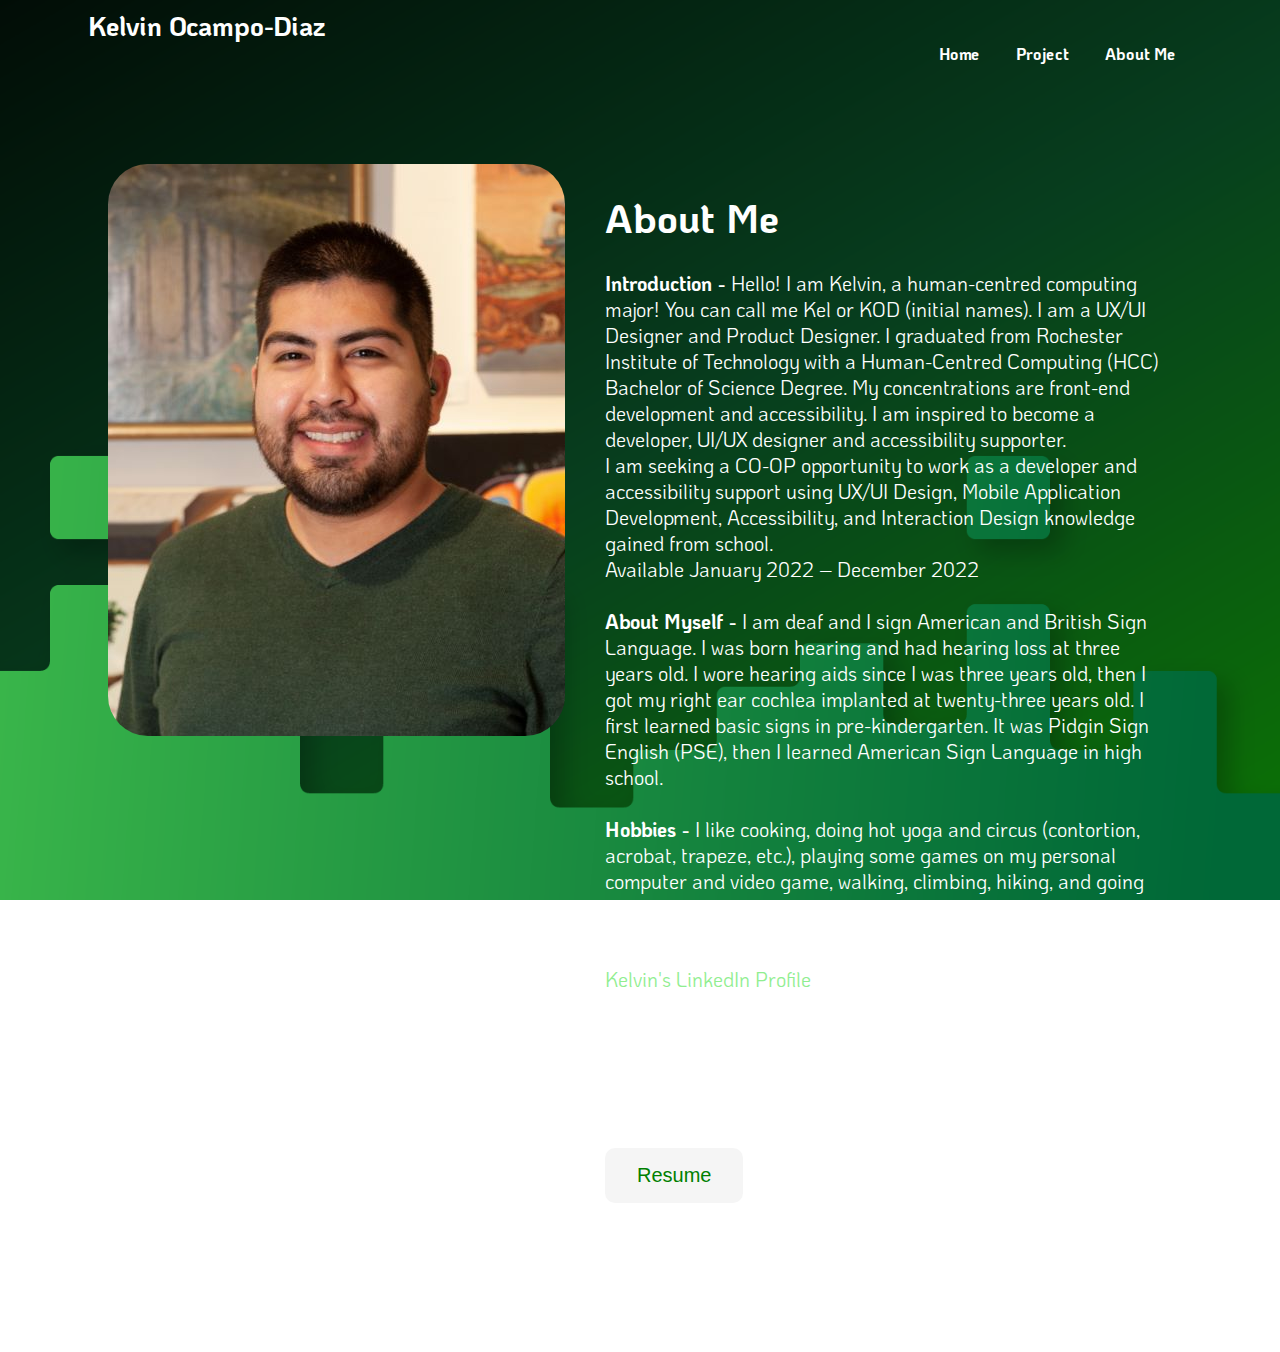
==== about.html @ a81a1ec1 "updating1" ====
<!DOCTYPE html>
<html lang="en">
	<head>
		<title>Kelvin's Portfolio</title>
		<link href="style.css" rel="stylesheet">
		<meta charset="UTF-8" />
		<meta name="viewport" content="width=device-width, initial-scale=1">
		<style>
		</style>
	</head>
	<body>
		<nav>
			<div id="kelvin">Kelvin Ocampo-Diaz</div>
			<a href="/"><b>Home</b></a>
			<a href="project.html"><b>Project</b></a>
			<a href=""><b>About Me</b></a>
		</nav>
		<main>
			<div class="grid-container">

				<div class="item1"><img src="image/KD.jpg" alt="Kelvin" style="border-radius: 30pt; "></div>
				<div class="item2"><p>
				<h1>About Me</h1>
				
				<p>
				<b>Introduction -</b>
				Hello! I am Kelvin, a human-centred computing major! You can call me Kel or KOD (initial names).
				I am a UX/UI Designer and Product Designer.
				I graduated from Rochester Institute of Technology with a Human-Centred Computing (HCC) Bachelor of Science Degree.
				My concentrations are front-end development and accessibility.
				I am inspired to become a developer, UI/UX designer and accessibility supporter. 
				<br>
				I am seeking a CO-OP opportunity to work as a developer and accessibility 
				support using UX/UI Design, Mobile Application Development, 
				Accessibility, and Interaction Design knowledge gained from school.
				<br>Available January 2022 – December 2022

				<br>
				<br>

				<b>About Myself -</b>
				I am deaf and I sign American and British Sign Language. I was born hearing and had hearing loss at three years old.
				I wore hearing aids since I was three years old, then I got my right ear cochlea implanted at twenty-three years old.
				I first learned basic signs in pre-kindergarten. It was Pidgin Sign English (PSE), then I learned American Sign Language in high school.

				<br>
				<br>
				<b>Hobbies -</b>
				I like cooking, doing hot yoga and circus (contortion, acrobat, trapeze, etc.), playing some games on my personal computer
				and video game, walking, climbing, hiking, and going out with friends. I am always up for something new.
				</p>

				<b>Contacts</b><br>
				<a href="https://www.linkedin.com/in/kelvinocampodiaz/">Kelvin's LinkedIn Profile</a><br>
				Personal Email: Kelviin.Ocampo@gmail.com<br>
				School Email: Kjo4622@rit.edu<br>
				Phone: +1(984) 244-9356<br>
				VP Phone: +1(919) 246-8627<br>
				<br>
				<br>
				<a href="media/kelvinocampodiaz_resume.pdf"><button id="resume">Resume</button></a>

			</p>
			</div>
		</div>
		</main>
		<footer>
			&copy; 2022 Kelvin Ocampo-Diaz
		</footer>
	</body>
</html>
---- style.css ----
@import url('https://fonts.googleapis.com/css2?family=KoHo&display=swap');
* {
	box-sizing: border-box;
	border-radius: 0.5em;
}
#kelvin {
	text-align: left;
	font-size: 20pt;
	font-family: 'KoHo', sans-serif;
	font-weight: 700;
}
#back {
	font-size: 20pt;
}
#figure1 {
	text-align: center;
}

/*****************************NAV******************************/
nav{
	text-align: right;
	margin-right: 5em;
	margin-left: 5em;
}
nav a {
	padding: 1em;
} 
nav a:link { color: white;}
nav a:visited { color: white; }
nav a:hover { color: lightgreen; transition: 2s;}
a:link {text-decoration: none; color: lightgreen;}
#resume {
	background-color: rgb(245, 245, 245);
	border: none;
	color: green;
	padding: 16px 32px;
	text-align: center;
	font-size: 20px;
}  
#resume:hover{ 
	background-color: green;
	color: white;
	transition: 1s;
}
.btn {
	background-color: rgb(235, 235, 235);
	border: none;
	color: green;
	padding: 10px 32px;
	text-align: center;
	font-size: 20px;
	margin: 4px 20px;
  }

/*****************************BODY******************************/
body {
	background-image: url('pictures/background.png');
	background-repeat: no-repeat;
	background-attachment: fixed;
	background-size: cover;
	font-family: 'KoHo', sans-serif;
	color:white;
}
@keyframes fadeInAnimation {
	0% {
		opacity: 0;
	}
	100% {
		opacity: 1;
	}
}
/*****************************MAIN******************************/
main {
	font-size: 15pt;
	padding: 60px;
	margin-top: 40px;
	margin-left: 40px;
	margin-right: 40px;
	animation: fadeInAnimation ease 3s;
	animation-iteration-count: 1;
	animation-fill-mode: forwards;
}
main a:visited {color: lightgrey;}
main a:hover {color: green; transition: 2s;}

main img {
	display: block;
	margin-left: auto;
	margin-right: auto;
}
/*****************************FOOTER******************************/
footer {
	margin-top: 40px;
	margin-left: 40px;
	margin-right: 40px;
}
/*****************************DIV******************************/
.item1 { grid-area: pic;}
.item2 { grid-area: blog; }
.grid-container {
	display: grid;
	grid-template-areas: ' pic pic pic blog ';
	grid-gap: 2em;
  }
  
.grid-container2 {
	display: grid;
	grid-template-columns: auto auto auto;
	padding: 5pt;
}

.img1 {
	display: flex;
}
#zoom {
	transition: transform 2s;
	height: 100%;
	width: 100%;
	background-size: 10%;
  }
#zoom:hover {
	transform: scale(1.05); 
  }

/*
* TABLET
*/
@media only screen and (max-width: 1200px) {

}
/*
* MOBILE
*/
@media only screen and (max-width: 600px) {
	#kelvin {
		font-size: 10pt;
		font-family: 'KoHo', sans-serif;
		font-weight: 700;
	}
	nav{
		margin-right: auto;
	}
	nav a {
		padding: 1em;
	} 
	main {
		font-size: 12pt;
		padding: 20px;
		margin-left: auto;
		margin-right: auto;
		animation: fadeInAnimation ease 3s;
		animation-iteration-count: 1;
		animation-fill-mode: forwards;
	}
	main a {
		font-size: 12pt;
		padding: 20px;
		margin-left: auto;
		margin-right: auto;
		animation: fadeInAnimation ease 3s;
		animation-iteration-count: 1;
		animation-fill-mode: forwards;
	}
	main img {
		height: 50%;
	}
	.grid-container {
		display: grid;
		grid-template-areas: 'pic'' blog';
		grid-gap: 10pt;
	  }
	  
	.grid-container2 {
		display: grid;
		grid-template-columns: auto auto auto;
		padding: 5pt;
	}

	#image_mobile {
		transition: transform 2s;
		height: 100%;
		width: 100%;
	  }

	footer {
		font-size: 10pt;
		margin-left: auto;
		margin-right: auto;
	}

}
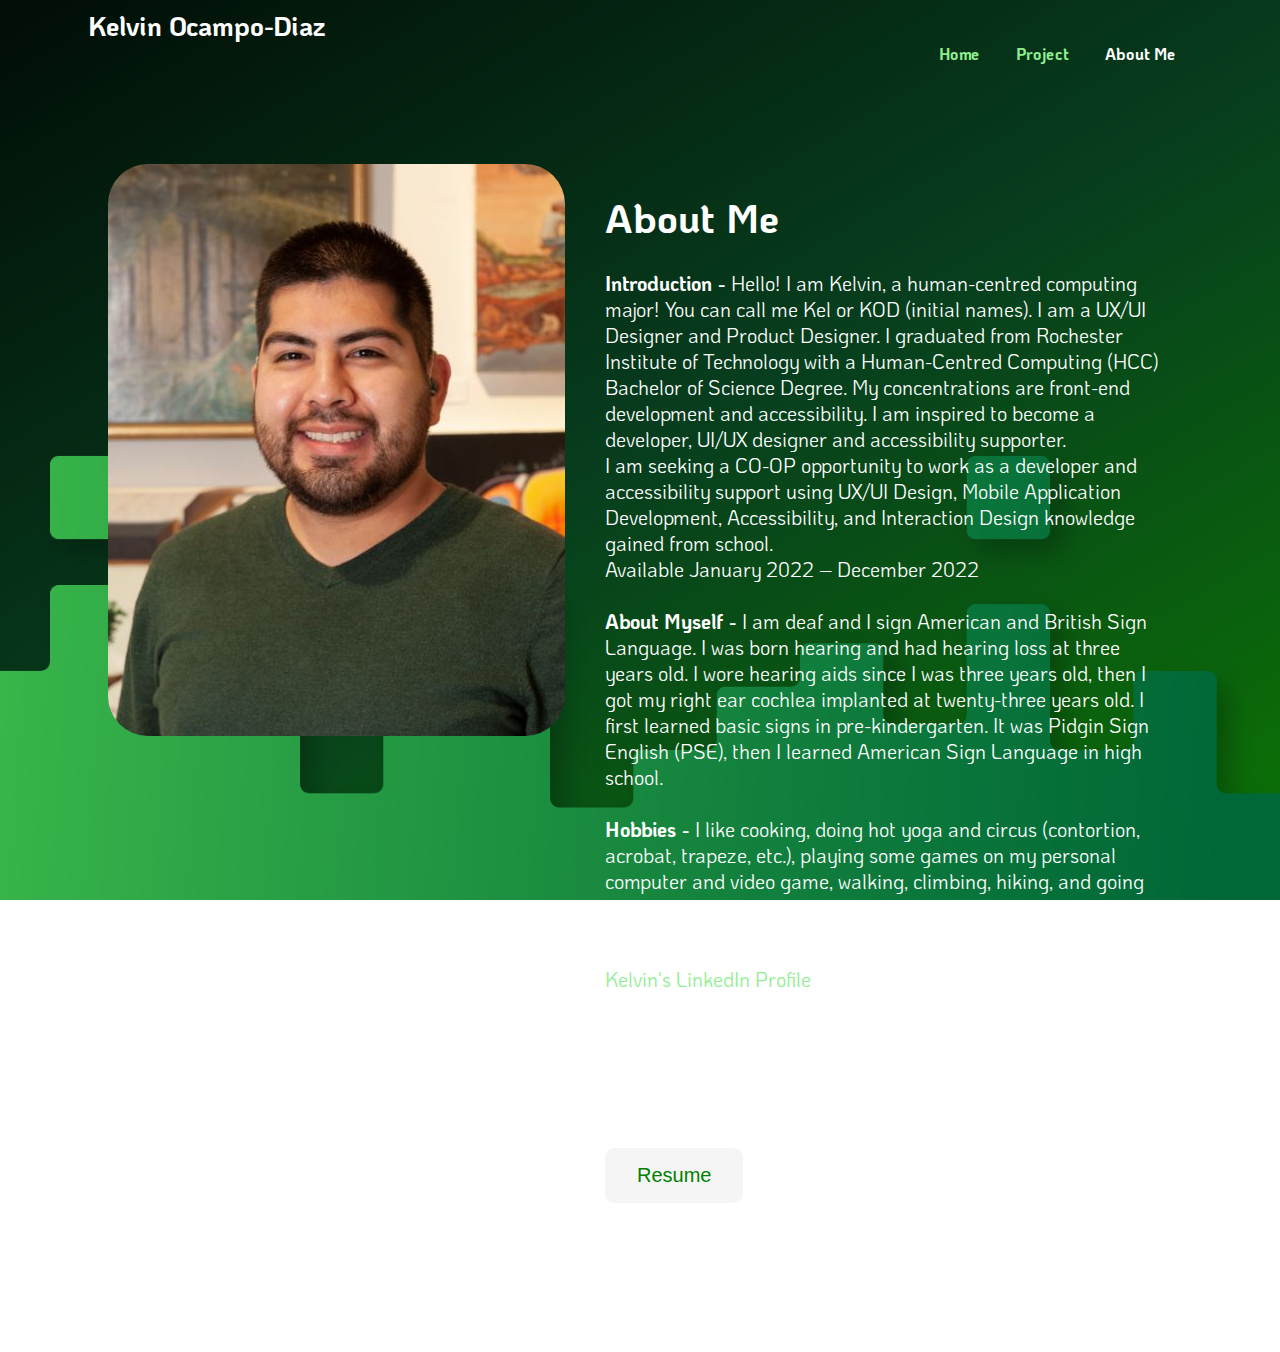
==== commit ecfc3a3c: "update2" ====
--- a/about.html
+++ b/about.html
@@ -2,6 +2,7 @@
 <html lang="en">
 	<head>
 		<title>Kelvin's Portfolio</title>
+		<link rel="icon" type="image/x-icon" href="/image/greenstar.png"> <!--Favicon-->
 		<link href="style.css" rel="stylesheet">
 		<meta charset="UTF-8" />
 		<meta name="viewport" content="width=device-width, initial-scale=1">
--- a/style.css
+++ b/style.css
@@ -16,6 +16,9 @@
 	text-align: center;
 }
 
+a:link {
+	text-decoration: none;
+}
 /*****************************NAV******************************/
 nav{
 	text-align: right;
@@ -25,10 +28,25 @@
 nav a {
 	padding: 1em;
 } 
-nav a:link { color: white;}
-nav a:visited { color: white; }
-nav a:hover { color: lightgreen; transition: 2s;}
-a:link {text-decoration: none; color: lightgreen;}
+nav a:link {
+	color: lightgreen;
+	background-color: transparent;
+}
+nav a:visited {
+	color: white;
+	background-color: transparent;
+}
+nav a:hover {
+	color: grey;
+	background-color: transparent;
+	transition: 0.5s
+}
+nav a:active {
+	color: greenyellow;
+	background-color: transparent;
+}
+
+
 #resume {
 	background-color: rgb(245, 245, 245);
 	border: none;
@@ -41,6 +59,7 @@
 	background-color: green;
 	color: white;
 	transition: 1s;
+	cursor: pointer;
 }
 .btn {
 	background-color: rgb(235, 235, 235);
@@ -80,8 +99,24 @@
 	animation-iteration-count: 1;
 	animation-fill-mode: forwards;
 }
-main a:visited {color: lightgrey;}
-main a:hover {color: green; transition: 2s;}
+
+main a:link {
+	color: lightgreen;
+	background-color: transparent;
+}
+main a:visited {
+	color: white;
+	background-color: transparent;
+}
+main a:hover {
+	color: grey;
+	background-color: transparent;
+	transition: 0.5s
+}
+main a:active {
+	color: greenyellow;
+	background-color: transparent;
+}
 
 main img {
 	display: block;
@@ -125,13 +160,13 @@
 /*
 * TABLET
 */
-@media only screen and (max-width: 1200px) {
-
-}
+/* @media only screen and (max-width: 1200px) {
+
+} */
 /*
 * MOBILE
 */
-@media only screen and (max-width: 600px) {
+/* @media only screen and (max-width: 600px) {
 	#kelvin {
 		font-size: 10pt;
 		font-family: 'KoHo', sans-serif;
@@ -188,4 +223,4 @@
 		margin-right: auto;
 	}
 
-}+} */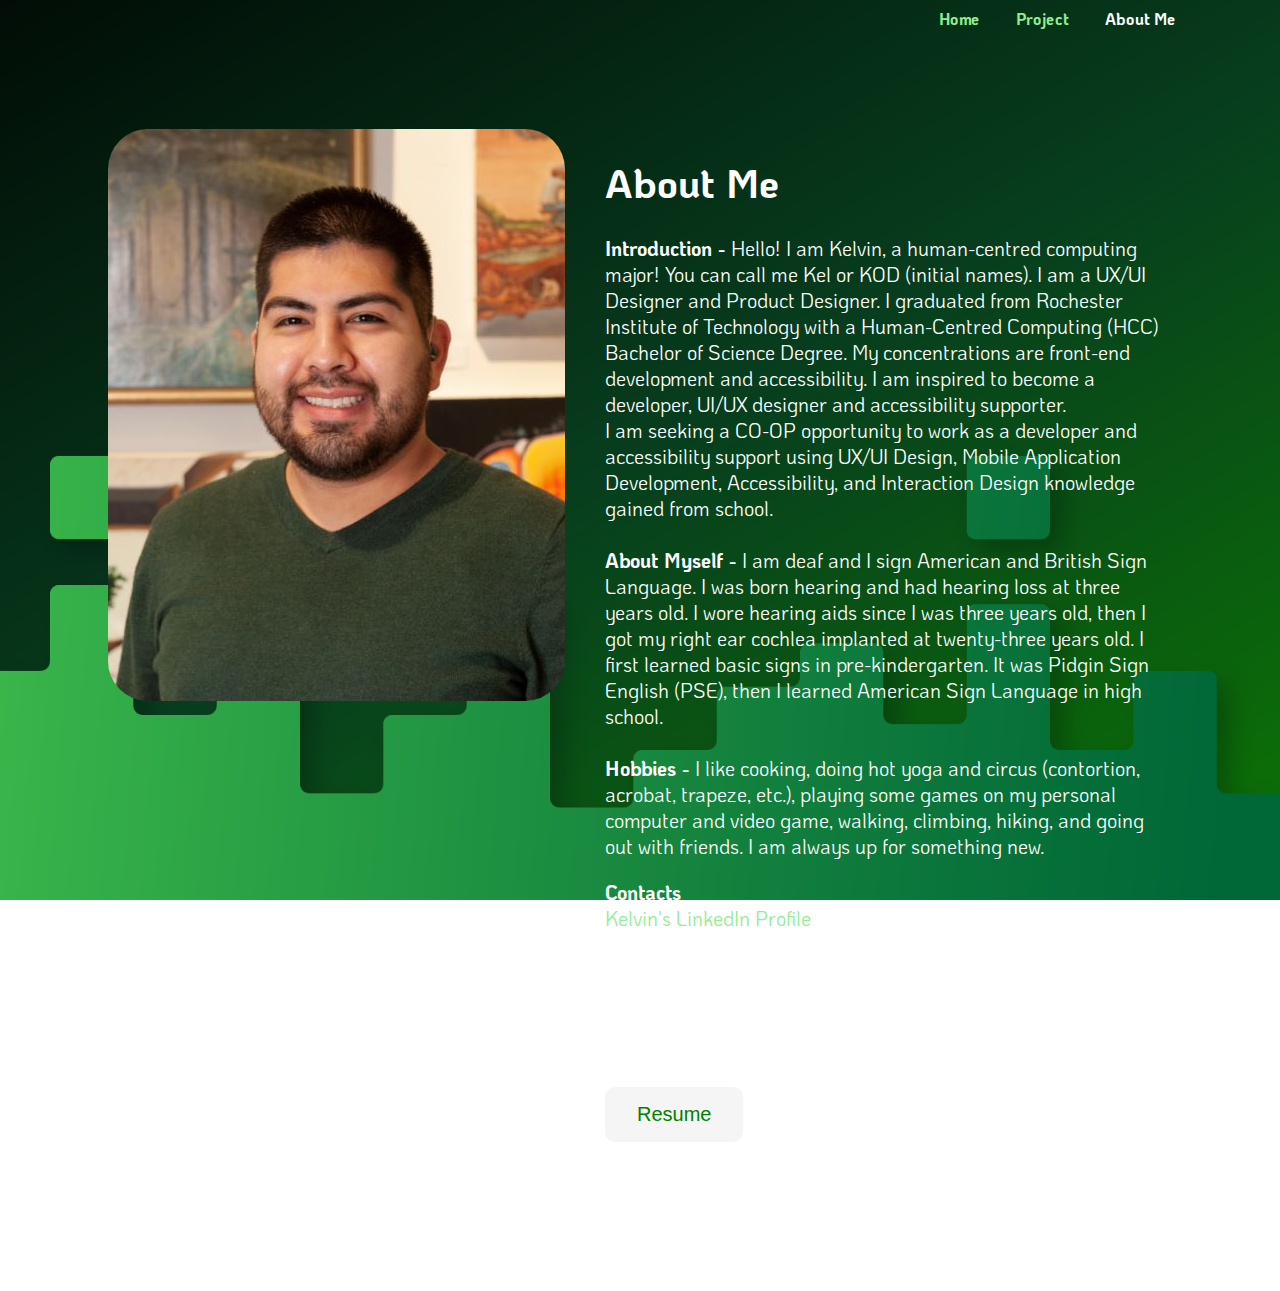
==== commit 6944bdff: "Update1" ====
--- a/about.html
+++ b/about.html
@@ -11,7 +11,6 @@
 	</head>
 	<body>
 		<nav>
-			<div id="kelvin">Kelvin Ocampo-Diaz</div>
 			<a href="/"><b>Home</b></a>
 			<a href="project.html"><b>Project</b></a>
 			<a href=""><b>About Me</b></a>
@@ -34,7 +33,6 @@
 				I am seeking a CO-OP opportunity to work as a developer and accessibility 
 				support using UX/UI Design, Mobile Application Development, 
 				Accessibility, and Interaction Design knowledge gained from school.
-				<br>Available January 2022 – December 2022
 
 				<br>
 				<br>
@@ -55,7 +53,7 @@
 				<a href="https://www.linkedin.com/in/kelvinocampodiaz/">Kelvin's LinkedIn Profile</a><br>
 				Personal Email: Kelviin.Ocampo@gmail.com<br>
 				School Email: Kjo4622@rit.edu<br>
-				Phone: +1(984) 244-9356<br>
+				Phone: +1(919) 201-4761<br>
 				VP Phone: +1(919) 246-8627<br>
 				<br>
 				<br>
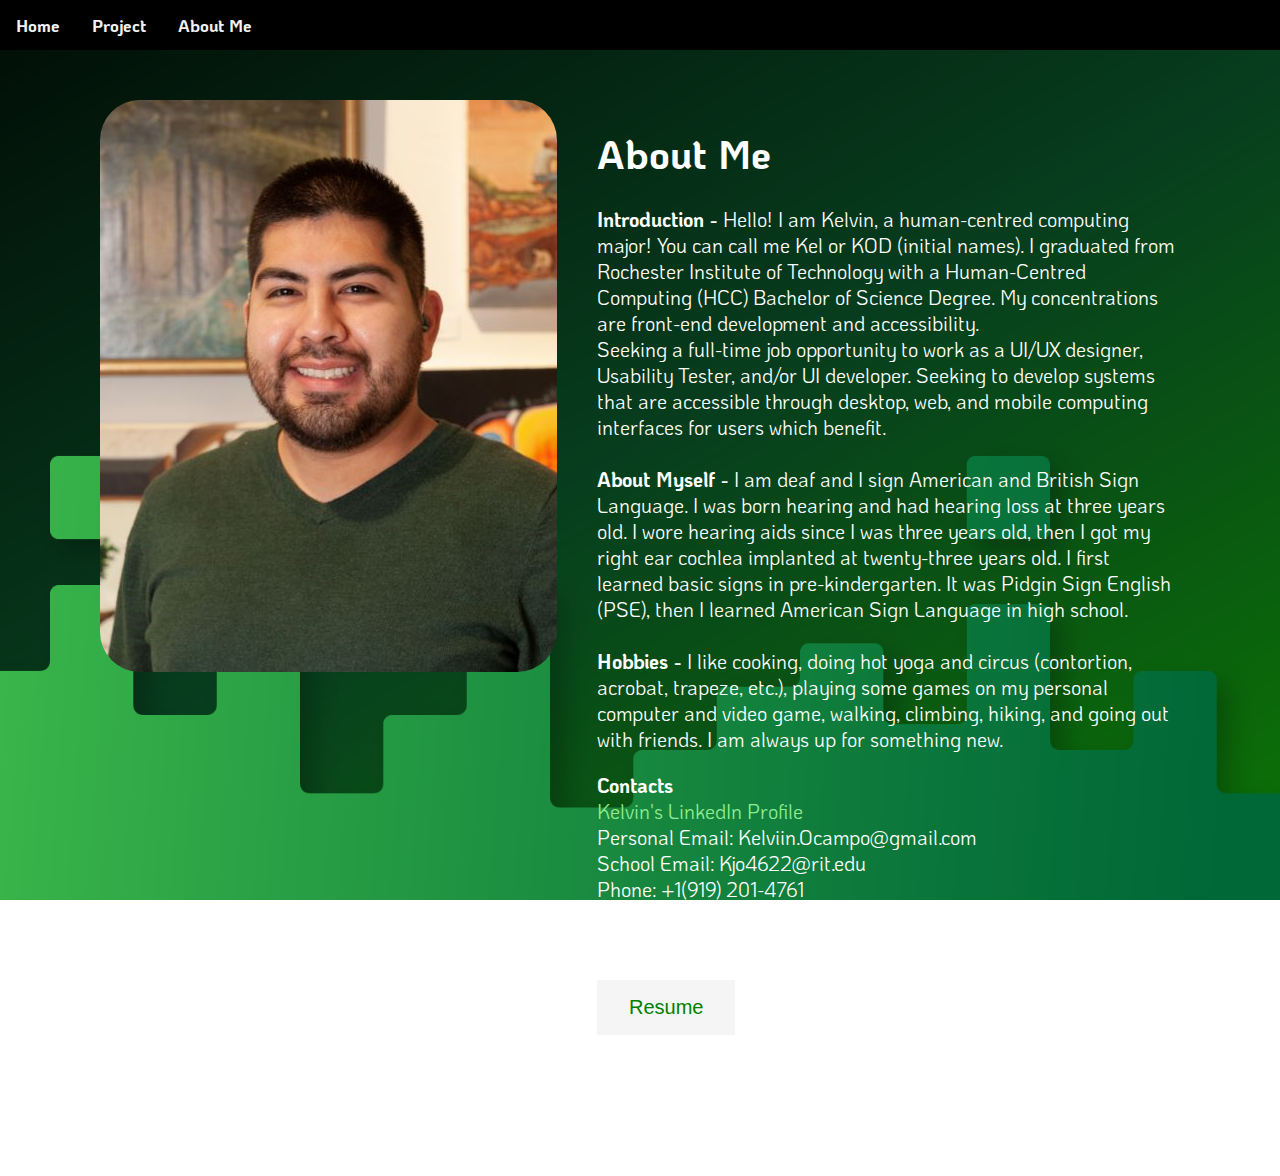
==== commit 5e0e0009: "update" ====
--- a/about.html
+++ b/about.html
@@ -10,11 +10,11 @@
 		</style>
 	</head>
 	<body>
-		<nav>
-			<a href="/"><b>Home</b></a>
+		<div class="navbar">
+			<a href=""><b>Home</b></a>
 			<a href="project.html"><b>Project</b></a>
-			<a href=""><b>About Me</b></a>
-		</nav>
+			<a href="about.html"><b>About Me</b></a>
+		</div>
 		<main>
 			<div class="grid-container">
 
@@ -25,18 +25,14 @@
 				<p>
 				<b>Introduction -</b>
 				Hello! I am Kelvin, a human-centred computing major! You can call me Kel or KOD (initial names).
-				I am a UX/UI Designer and Product Designer.
 				I graduated from Rochester Institute of Technology with a Human-Centred Computing (HCC) Bachelor of Science Degree.
 				My concentrations are front-end development and accessibility.
-				I am inspired to become a developer, UI/UX designer and accessibility supporter. 
 				<br>
-				I am seeking a CO-OP opportunity to work as a developer and accessibility 
-				support using UX/UI Design, Mobile Application Development, 
-				Accessibility, and Interaction Design knowledge gained from school.
-
+				Seeking a full-time job opportunity to work as a UI/UX designer, Usability Tester, 
+				and/or UI developer. Seeking to develop systems that are accessible through desktop, 
+				web, and mobile computing interfaces for users which benefit.  
 				<br>
 				<br>
-
 				<b>About Myself -</b>
 				I am deaf and I sign American and British Sign Language. I was born hearing and had hearing loss at three years old.
 				I wore hearing aids since I was three years old, then I got my right ear cochlea implanted at twenty-three years old.
--- a/style.css
+++ b/style.css
@@ -1,7 +1,6 @@
 @import url('https://fonts.googleapis.com/css2?family=KoHo&display=swap');
 * {
-	box-sizing: border-box;
-	border-radius: 0.5em;
+
 }
 #kelvin {
 	text-align: left;
@@ -19,16 +18,26 @@
 a:link {
 	text-decoration: none;
 }
+header {
+
+}
 /*****************************NAV******************************/
-nav{
-	text-align: right;
-	margin-right: 5em;
-	margin-left: 5em;
-}
-nav a {
-	padding: 1em;
+.navbar{
+	overflow: hidden;
+	background-color: black;
+	position: fixed;
+	top: 0;
+	width: 100%;
+}
+.navbar a {
+	float: left;
+	color: #f2f2f2;
+	text-align: center;
+	padding: 14px 16px;
+	text-decoration: none;
+	font-size: 17px;
 } 
-nav a:link {
+/* nav a:link {
 	color: lightgreen;
 	background-color: transparent;
 }
@@ -44,7 +53,7 @@
 nav a:active {
 	color: greenyellow;
 	background-color: transparent;
-}
+} */
 
 
 #resume {
@@ -79,6 +88,7 @@
 	background-size: cover;
 	font-family: 'KoHo', sans-serif;
 	color:white;
+	margin: 0;
 }
 @keyframes fadeInAnimation {
 	0% {
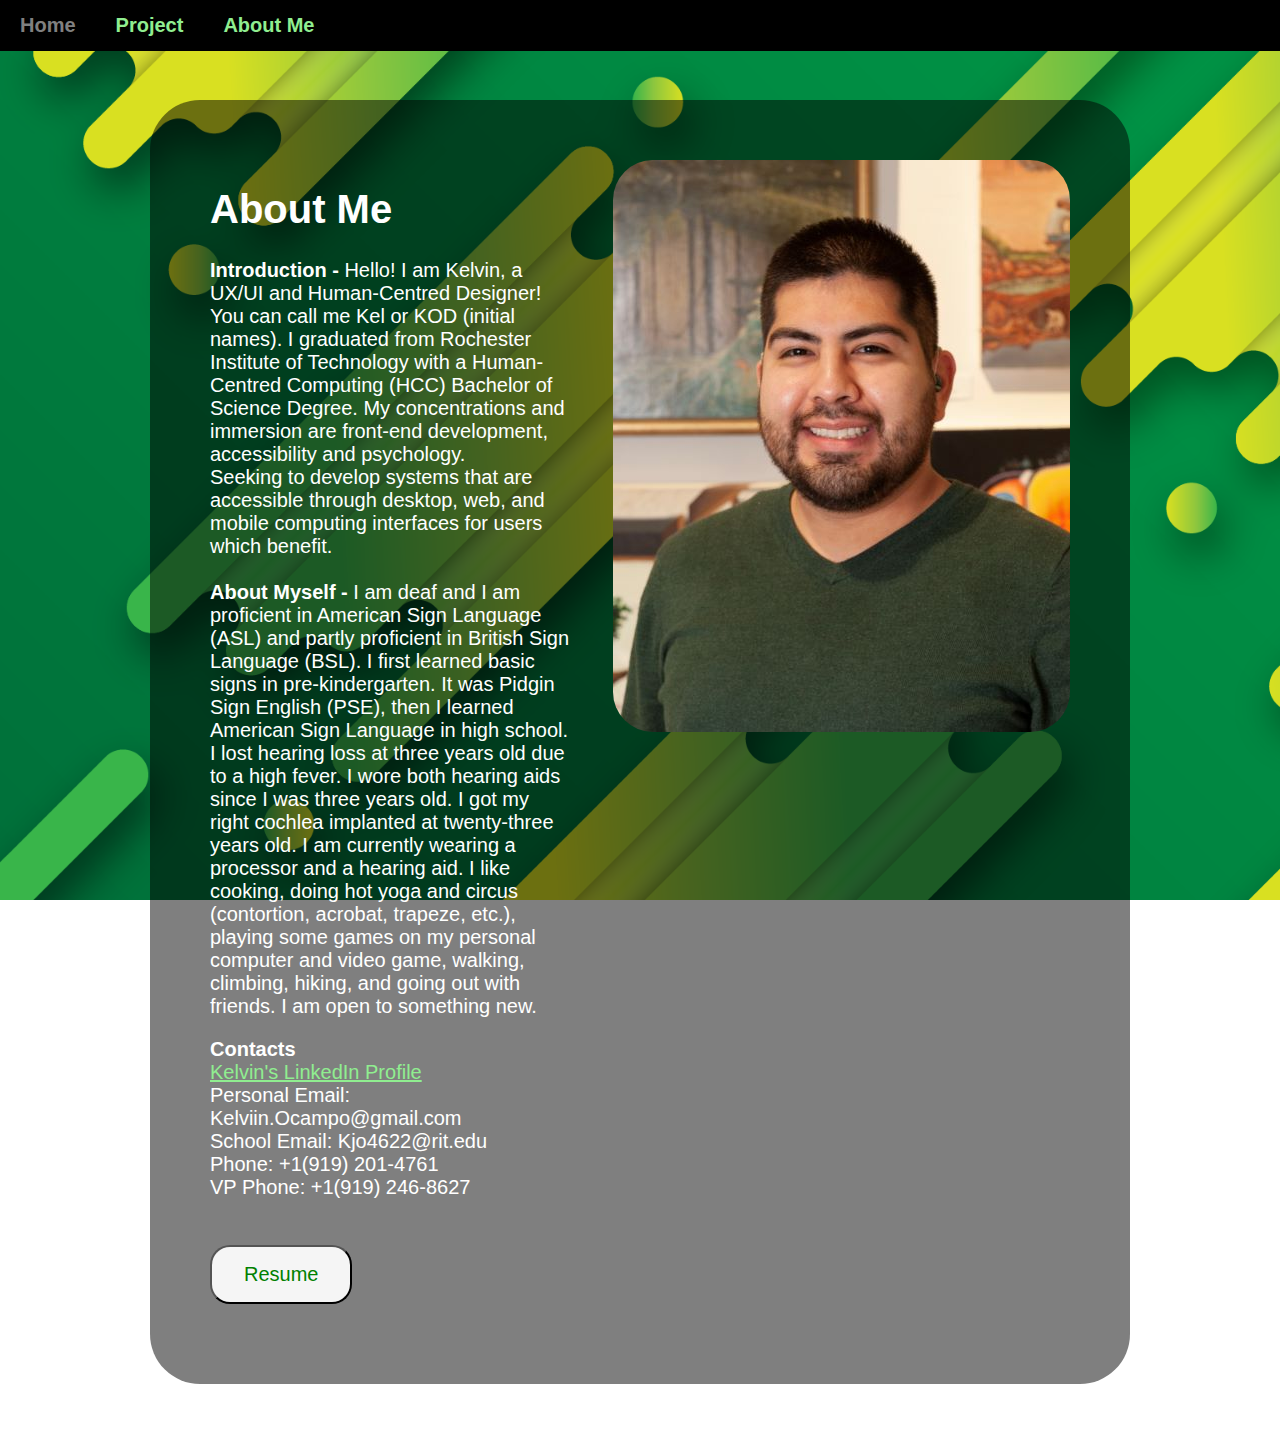
==== commit b26ef4de: "update" ====
--- a/about.html
+++ b/about.html
@@ -11,7 +11,7 @@
 	</head>
 	<body>
 		<div class="navbar">
-			<a href=""><b>Home</b></a>
+			<a href="/"><b>Home</b></a>
 			<a href="project.html"><b>Project</b></a>
 			<a href="about.html"><b>About Me</b></a>
 		</div>
@@ -24,25 +24,21 @@
 				
 				<p>
 				<b>Introduction -</b>
-				Hello! I am Kelvin, a human-centred computing major! You can call me Kel or KOD (initial names).
+				Hello! I am Kelvin, a UX/UI and Human-Centred Designer! You can call me Kel or KOD (initial names).
 				I graduated from Rochester Institute of Technology with a Human-Centred Computing (HCC) Bachelor of Science Degree.
-				My concentrations are front-end development and accessibility.
+				My concentrations and immersion are front-end development, accessibility and psychology.
 				<br>
-				Seeking a full-time job opportunity to work as a UI/UX designer, Usability Tester, 
-				and/or UI developer. Seeking to develop systems that are accessible through desktop, 
+				Seeking to develop systems that are accessible through desktop, 
 				web, and mobile computing interfaces for users which benefit.  
 				<br>
 				<br>
 				<b>About Myself -</b>
-				I am deaf and I sign American and British Sign Language. I was born hearing and had hearing loss at three years old.
-				I wore hearing aids since I was three years old, then I got my right ear cochlea implanted at twenty-three years old.
-				I first learned basic signs in pre-kindergarten. It was Pidgin Sign English (PSE), then I learned American Sign Language in high school.
-
-				<br>
-				<br>
-				<b>Hobbies -</b>
+				I am deaf and I am proficient in American Sign Language (ASL) and partly proficient in British Sign Language (BSL).
+				I first learned basic signs in pre-kindergarten. It was Pidgin Sign English (PSE), then I learned American Sign Language in high school. 
+				I lost hearing loss at three years old due to a high fever. I wore both hearing aids since I was three years old. 
+				I got my right cochlea implanted at twenty-three years old. I am currently wearing a processor and a hearing aid.
 				I like cooking, doing hot yoga and circus (contortion, acrobat, trapeze, etc.), playing some games on my personal computer
-				and video game, walking, climbing, hiking, and going out with friends. I am always up for something new.
+				and video game, walking, climbing, hiking, and going out with friends. I am open to something new.
 				</p>
 
 				<b>Contacts</b><br>
--- a/style.css
+++ b/style.css
@@ -1,11 +1,11 @@
-@import url('https://fonts.googleapis.com/css2?family=KoHo&display=swap');
+@import url('https://fonts.googleapis.com/css2?family=Nunito:wght@200&display=swap');
 * {
 
 }
 #kelvin {
 	text-align: left;
 	font-size: 20pt;
-	font-family: 'KoHo', sans-serif;
+	font-family: 'Nunito', sans-serif;
 	font-weight: 700;
 }
 #back {
@@ -13,14 +13,9 @@
 }
 #figure1 {
 	text-align: center;
-}
-
-a:link {
-	text-decoration: none;
-}
-header {
-
-}
+	font-size: 20pt;
+}
+
 /*****************************NAV******************************/
 .navbar{
 	overflow: hidden;
@@ -33,36 +28,42 @@
 	float: left;
 	color: #f2f2f2;
 	text-align: center;
-	padding: 14px 16px;
+	padding-top: 14px;
+	padding-bottom: 14px;
+	padding-right: 20px;
+	padding-left: 20px;
 	text-decoration: none;
-	font-size: 17px;
+	font-size: 15pt;
 } 
-/* nav a:link {
+.navbar a:link {
 	color: lightgreen;
 	background-color: transparent;
 }
-nav a:visited {
+.navbar a:visited {
 	color: white;
 	background-color: transparent;
 }
-nav a:hover {
+.navbar a:hover {
 	color: grey;
 	background-color: transparent;
 	transition: 0.5s
 }
-nav a:active {
+.navbar a:active {
 	color: greenyellow;
 	background-color: transparent;
-} */
-
+}
+#imagedesktop {
+	width: 70%;
+
+}
 
 #resume {
 	background-color: rgb(245, 245, 245);
-	border: none;
+	border-radius: 20px;
 	color: green;
 	padding: 16px 32px;
 	text-align: center;
-	font-size: 20px;
+	font-size: 15pt;
 }  
 #resume:hover{ 
 	background-color: green;
@@ -76,13 +77,12 @@
 	color: green;
 	padding: 10px 32px;
 	text-align: center;
-	font-size: 20px;
 	margin: 4px 20px;
   }
 
 /*****************************BODY******************************/
 body {
-	background-image: url('pictures/background.png');
+	background-image: url('pictures/greenbackground.png');
 	background-repeat: no-repeat;
 	background-attachment: fixed;
 	background-size: cover;
@@ -90,24 +90,28 @@
 	color:white;
 	margin: 0;
 }
-@keyframes fadeInAnimation {
+/* @keyframes fadeInAnimation {
 	0% {
 		opacity: 0;
 	}
 	100% {
 		opacity: 1;
 	}
-}
+} */
+
 /*****************************MAIN******************************/
 main {
 	font-size: 15pt;
 	padding: 60px;
-	margin-top: 40px;
-	margin-left: 40px;
-	margin-right: 40px;
+	margin-top: 100px;
+	margin-left: 150px;
+	margin-right: 150px;
 	animation: fadeInAnimation ease 3s;
 	animation-iteration-count: 1;
 	animation-fill-mode: forwards;
+	background: rgba(0, 0, 0, 0.5);
+	border-radius: 50px;
+
 }
 
 main a:link {
@@ -135,6 +139,7 @@
 }
 /*****************************FOOTER******************************/
 footer {
+	text-align: right;
 	margin-top: 40px;
 	margin-left: 40px;
 	margin-right: 40px;
@@ -142,9 +147,10 @@
 /*****************************DIV******************************/
 .item1 { grid-area: pic;}
 .item2 { grid-area: blog; }
+
 .grid-container {
 	display: grid;
-	grid-template-areas: ' pic pic pic blog ';
+	grid-template-areas: ' blog blog blog pic ';
 	grid-gap: 2em;
   }
   
@@ -152,85 +158,82 @@
 	display: grid;
 	grid-template-columns: auto auto auto;
 	padding: 5pt;
+	
 }
 
 .img1 {
 	display: flex;
+
 }
 #zoom {
 	transition: transform 2s;
 	height: 100%;
 	width: 100%;
-	background-size: 10%;
   }
 #zoom:hover {
 	transform: scale(1.05); 
   }
 
-/*
+/* 
 * TABLET
 */
-/* @media only screen and (max-width: 1200px) {
-
-} */
+@media only screen and (max-width: 1200px) {
+	main {
+		margin-left: 20px;
+		margin-right: 20px;
+	  }
+	  #imagedesktop {
+		display: inline;
+		text-align: center;
+		width: 100%;
+
+	}
+
+
+}
+
 /*
 * MOBILE
 */
-/* @media only screen and (max-width: 600px) {
-	#kelvin {
-		font-size: 10pt;
-		font-family: 'KoHo', sans-serif;
-		font-weight: 700;
-	}
-	nav{
-		margin-right: auto;
-	}
-	nav a {
-		padding: 1em;
-	} 
+@media only screen and (max-width: 600px) {
+	
 	main {
+		width: 60%;
 		font-size: 12pt;
-		padding: 20px;
-		margin-left: auto;
-		margin-right: auto;
-		animation: fadeInAnimation ease 3s;
-		animation-iteration-count: 1;
-		animation-fill-mode: forwards;
-	}
-	main a {
+	  }
+
+	.item1 {display: none;}
+
+
+	#resume {
+		background-color: rgb(245, 245, 245);
+		border-radius: 10px;
+		color: green;
+		padding: 10px 25px;
+		text-align: center;
 		font-size: 12pt;
-		padding: 20px;
-		margin-left: auto;
-		margin-right: auto;
-		animation: fadeInAnimation ease 3s;
-		animation-iteration-count: 1;
-		animation-fill-mode: forwards;
-	}
-	main img {
-		height: 50%;
-	}
-	.grid-container {
-		display: grid;
-		grid-template-areas: 'pic'' blog';
-		grid-gap: 10pt;
+	}  
+	#resume:hover{ 
+		background-color: green;
+		color: white;
+		transition: 1s;
+		cursor: pointer;
+	}
+	.btn {
+		background-color: rgb(235, 235, 235);
+		border: none;
+		color: green;
+		padding: 10px 32px;
+		text-align: center;
+		margin: 4px 20px;
 	  }
-	  
-	.grid-container2 {
-		display: grid;
-		grid-template-columns: auto auto auto;
-		padding: 5pt;
-	}
-
-	#image_mobile {
-		transition: transform 2s;
-		height: 100%;
+	  #imagedesktop {
+		display: inline;
+		text-align: center;
 		width: 100%;
-	  }
-
-	footer {
-		font-size: 10pt;
-		margin-left: auto;
-		margin-right: auto;
-	}
-
-} */+
+	}
+
+
+}
+
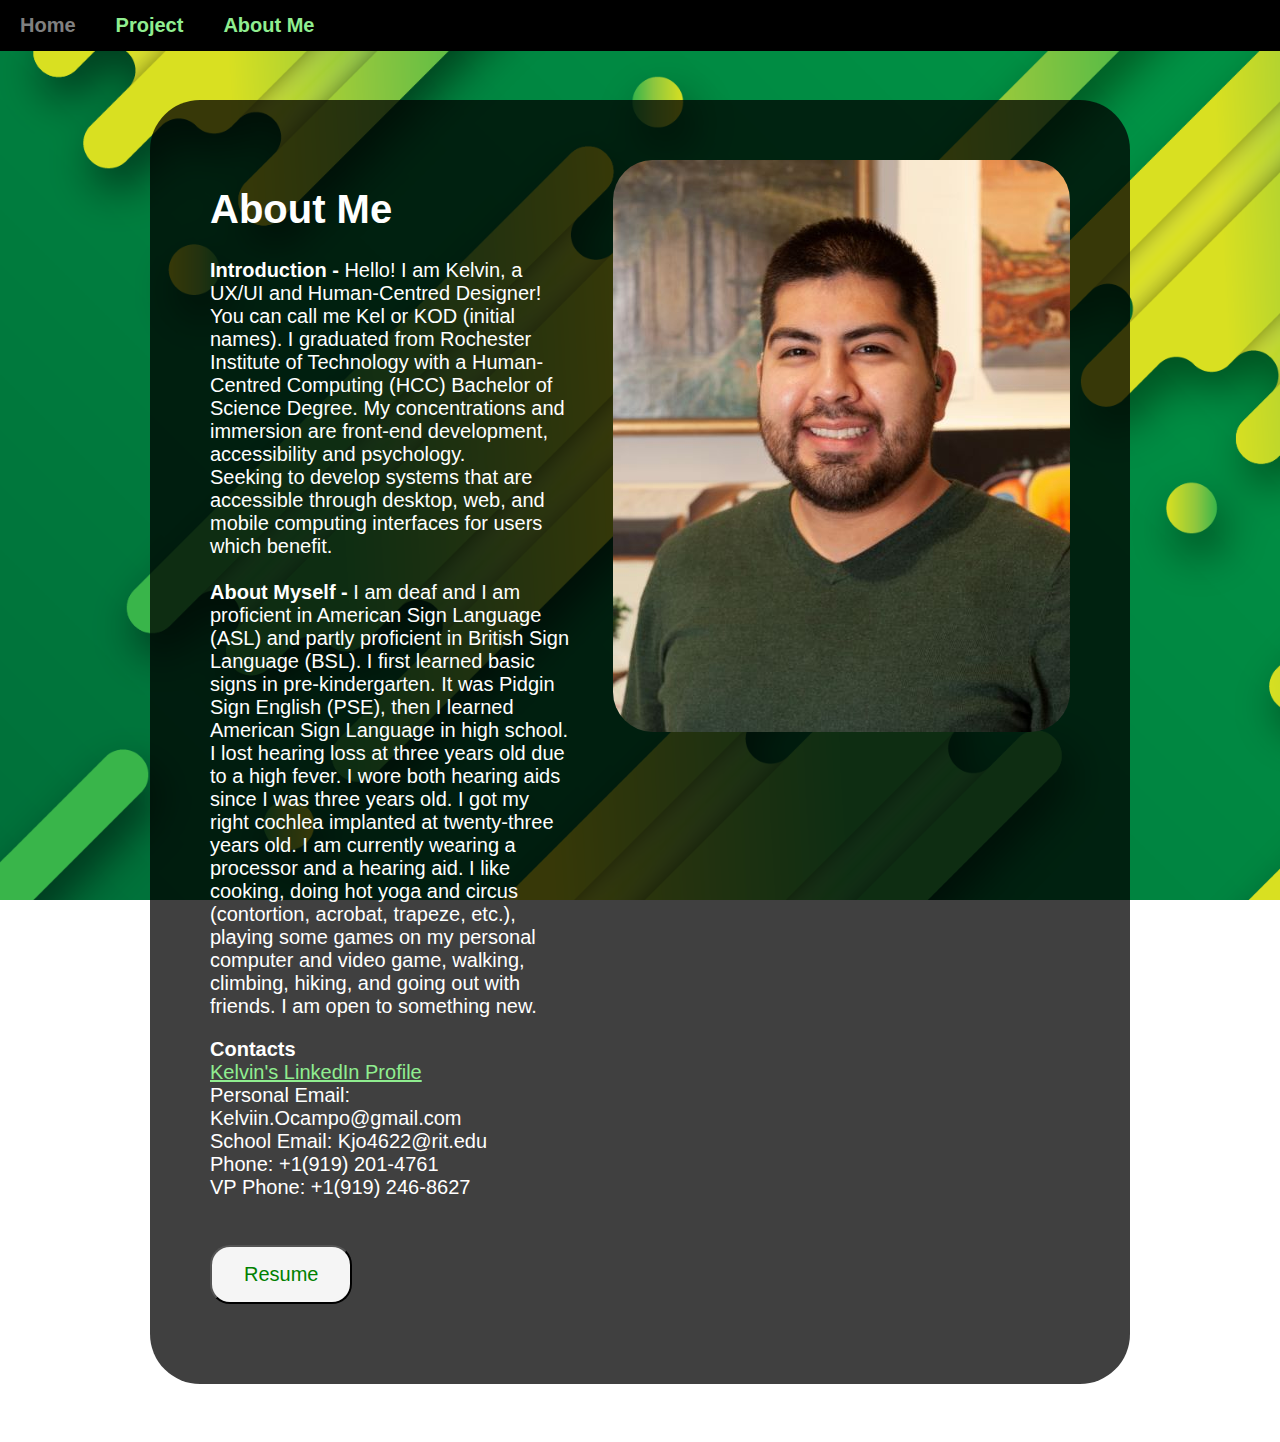
==== commit 6b508346: "updated resume" ====
--- a/about.html
+++ b/about.html
@@ -49,7 +49,7 @@
 				VP Phone: +1(919) 246-8627<br>
 				<br>
 				<br>
-				<a href="media/kelvinocampodiaz_resume.pdf"><button id="resume">Resume</button></a>
+				<a href="media/KelvinOcampoDiaz_Resume_New.pdf"><button id="resume">Resume</button></a>
 
 			</p>
 			</div>
--- a/style.css
+++ b/style.css
@@ -12,6 +12,7 @@
 	font-size: 20pt;
 }
 #figure1 {
+	padding: 20px;
 	text-align: center;
 	font-size: 20pt;
 }
@@ -109,7 +110,7 @@
 	animation: fadeInAnimation ease 3s;
 	animation-iteration-count: 1;
 	animation-fill-mode: forwards;
-	background: rgba(0, 0, 0, 0.5);
+	background: rgba(0, 0, 0, 0.75);
 	border-radius: 50px;
 
 }
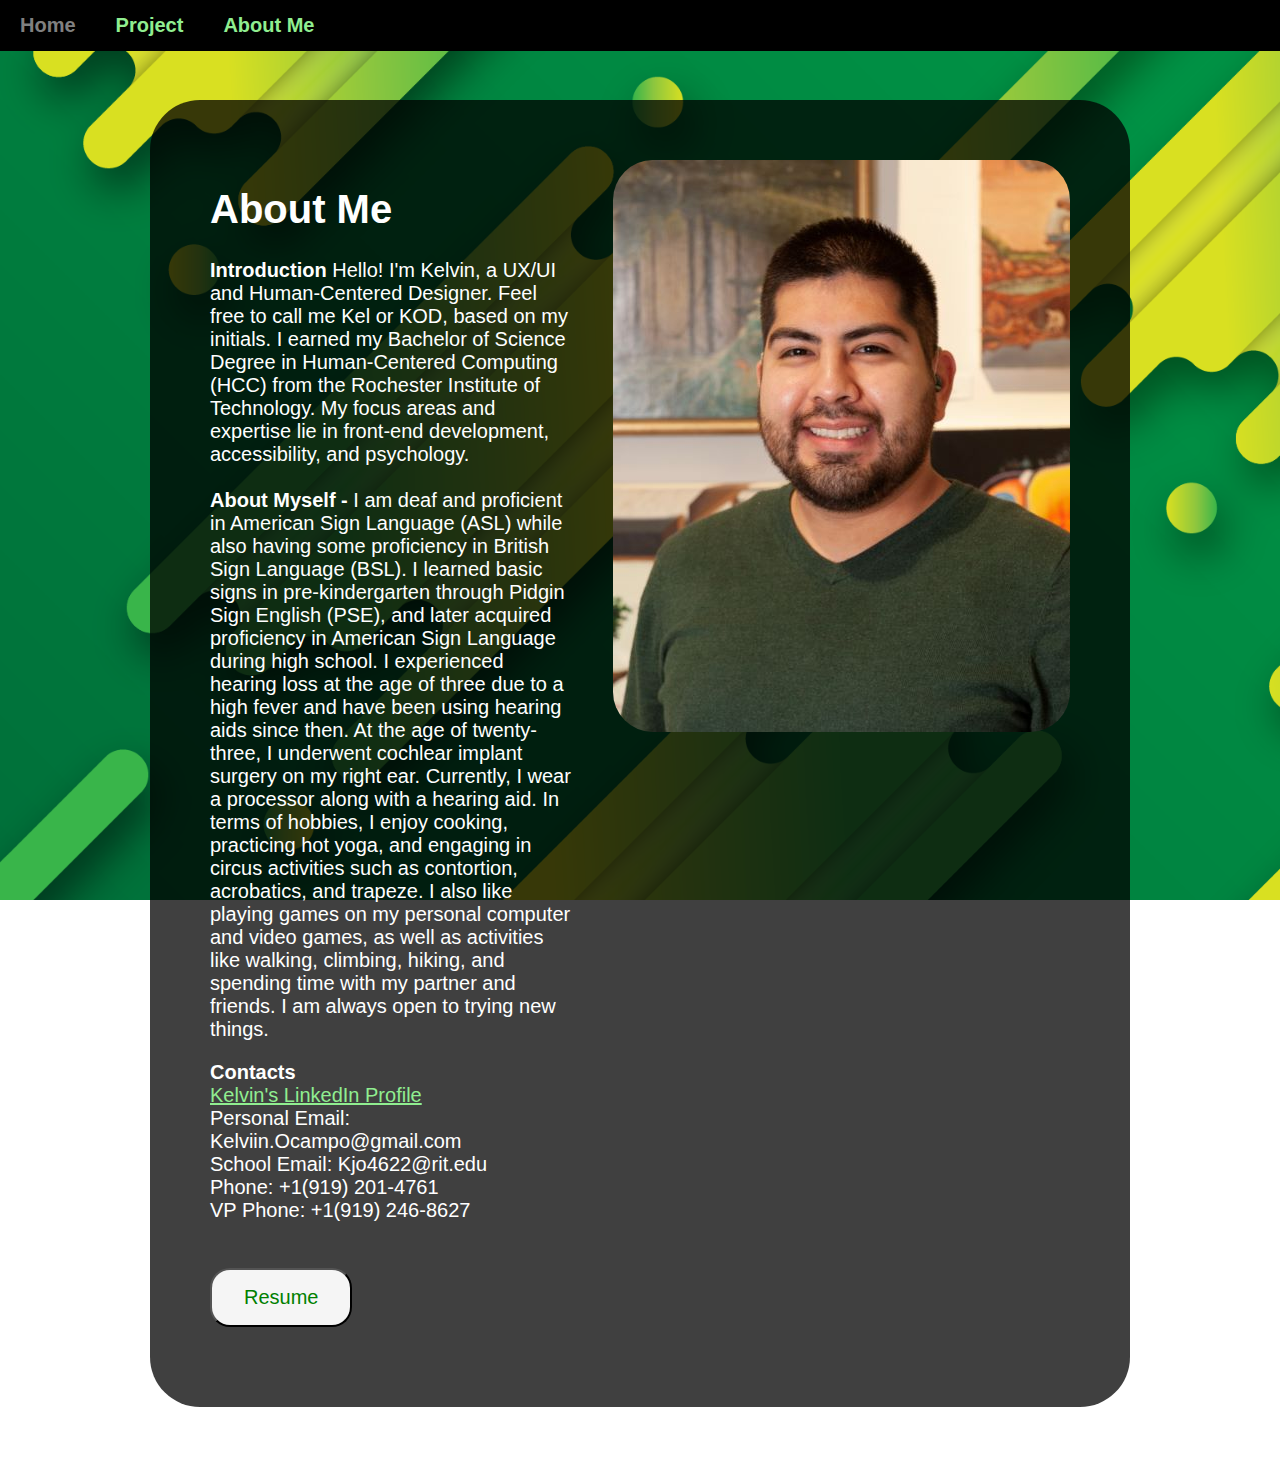
==== commit 5d575b69: "Updated introduction and about myself" ====
--- a/about.html
+++ b/about.html
@@ -23,22 +23,18 @@
 				<h1>About Me</h1>
 				
 				<p>
-				<b>Introduction -</b>
-				Hello! I am Kelvin, a UX/UI and Human-Centred Designer! You can call me Kel or KOD (initial names).
-				I graduated from Rochester Institute of Technology with a Human-Centred Computing (HCC) Bachelor of Science Degree.
-				My concentrations and immersion are front-end development, accessibility and psychology.
-				<br>
-				Seeking to develop systems that are accessible through desktop, 
-				web, and mobile computing interfaces for users which benefit.  
+				<b>Introduction</b>
+				Hello! I'm Kelvin, a UX/UI and Human-Centered Designer. Feel free to call me Kel or KOD, based on my initials. I earned my Bachelor of Science Degree in Human-Centered Computing (HCC) from the Rochester Institute of Technology.
+
+				My focus areas and expertise lie in front-end development, accessibility, and psychology.
 				<br>
 				<br>
 				<b>About Myself -</b>
-				I am deaf and I am proficient in American Sign Language (ASL) and partly proficient in British Sign Language (BSL).
-				I first learned basic signs in pre-kindergarten. It was Pidgin Sign English (PSE), then I learned American Sign Language in high school. 
-				I lost hearing loss at three years old due to a high fever. I wore both hearing aids since I was three years old. 
-				I got my right cochlea implanted at twenty-three years old. I am currently wearing a processor and a hearing aid.
-				I like cooking, doing hot yoga and circus (contortion, acrobat, trapeze, etc.), playing some games on my personal computer
-				and video game, walking, climbing, hiking, and going out with friends. I am open to something new.
+				I am deaf and proficient in American Sign Language (ASL) while also having some proficiency in British Sign Language (BSL). I learned basic signs in pre-kindergarten through Pidgin Sign English (PSE), and later acquired proficiency in American Sign Language during high school.
+
+				I experienced hearing loss at the age of three due to a high fever and have been using hearing aids since then. At the age of twenty-three, I underwent cochlear implant surgery on my right ear. Currently, I wear a processor along with a hearing aid.
+
+				In terms of hobbies, I enjoy cooking, practicing hot yoga, and engaging in circus activities such as contortion, acrobatics, and trapeze. I also like playing games on my personal computer and video games, as well as activities like walking, climbing, hiking, and spending time with my partner and friends. I am always open to trying new things.
 				</p>
 
 				<b>Contacts</b><br>
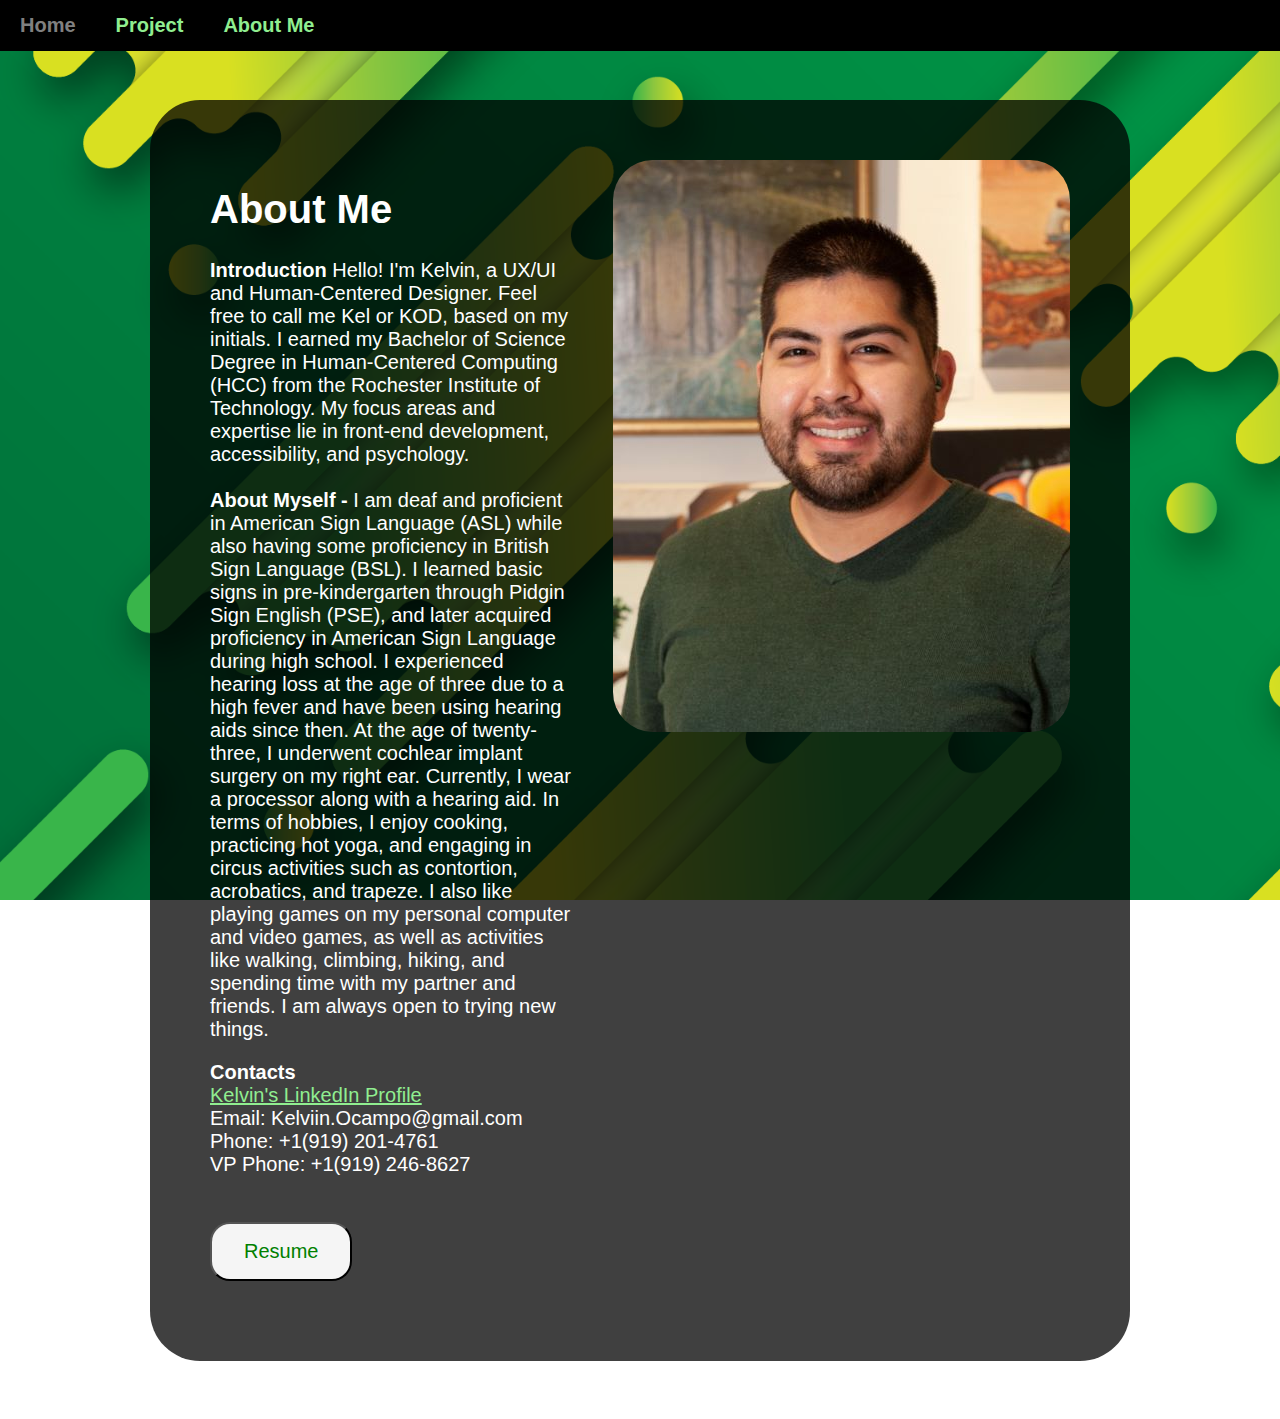
==== commit 482e8a7d: "modified contacts" ====
--- a/about.html
+++ b/about.html
@@ -39,8 +39,7 @@
 
 				<b>Contacts</b><br>
 				<a href="https://www.linkedin.com/in/kelvinocampodiaz/">Kelvin's LinkedIn Profile</a><br>
-				Personal Email: Kelviin.Ocampo@gmail.com<br>
-				School Email: Kjo4622@rit.edu<br>
+				Email: Kelviin.Ocampo@gmail.com<br>
 				Phone: +1(919) 201-4761<br>
 				VP Phone: +1(919) 246-8627<br>
 				<br>
